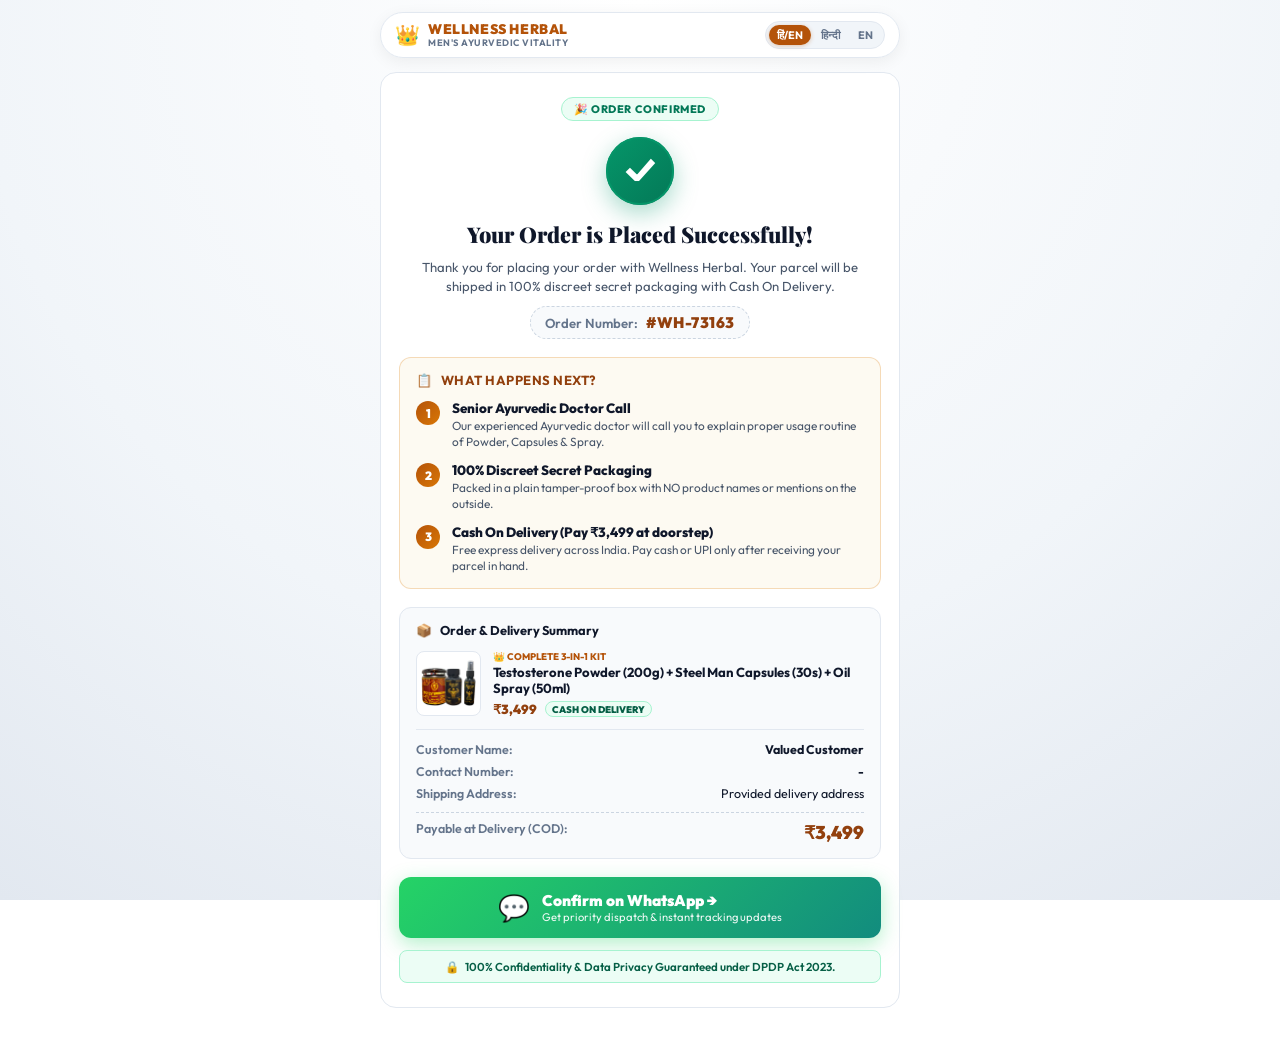
==== thankyou.html @ e062d441 "feat: add dedicated thank you confirmation page and redirect flow upon order submission" ====
<!DOCTYPE html>
<html lang="en">

<head>
  <meta charset="UTF-8">
  <meta name="viewport" content="width=device-width, initial-scale=1.0">
  <title>Order Confirmed - Wellness Herbal Men's Vitality Power Combo</title>
  <meta name="description" content="Thank you for your order with Wellness Herbal. Your 3-in-1 Men's Power Combo has been booked with 100% discreet packaging.">
  <link rel="preconnect" href="https://fonts.googleapis.com">
  <link rel="preconnect" href="https://fonts.gstatic.com" crossorigin>
  <link
    href="https://fonts.googleapis.com/css2?family=Outfit:wght@400;500;600;700;800;900&family=Playfair+Display:wght@700;800;900&family=Noto+Sans+Devanagari:wght@400;600;700;800&display=swap"
    rel="stylesheet">
  <link rel="stylesheet" href="style.css?v=5">

  <!-- Meta Pixel Code -->
  <script>
    !function(f,b,e,v,n,t,s)
    {if(f.fbq)return;n=f.fbq=function(){n.callMethod?
    n.callMethod.apply(n,arguments):n.queue.push(arguments)};
    if(!f._fbq)f._fbq=n;n.push=n;n.loaded=!0;n.version='2.0';
    n.queue=[];t=b.createElement(e);t.async=!0;
    t.src=v;s=b.getElementsByTagName(e)[0];
    s.parentNode.insertBefore(t,s)}(window, document,'script',
    'https://connect.facebook.net/en_US/fbevents.js');
    fbq('init', '1477503374244351');
    fbq('track', 'PageView');
    fbq('track', 'Purchase', {
      value: 3499,
      currency: 'INR',
      content_name: "Complete Power Combo (Testosterone Powder + Steel Man Capsules + Spray)",
      content_type: 'product'
    });
  </script>
  <noscript><img height="1" width="1" style="display:none"
    src="https://www.facebook.com/tr?id=1477503374244351&ev=PageView&noscript=1"
  /></noscript>
  <!-- End Meta Pixel Code -->
</head>

<body class="lang-dual thankyou-body">

  <div class="app-viewport-container thankyou-container">

    <!-- Brand Header with Language Switcher -->
    <header class="compact-header">
      <div class="brand-left">
        <span class="brand-icon">👑</span>
        <div class="brand-titles">
          <strong>WELLNESS HERBAL</strong>
          <small>MEN'S AYURVEDIC VITALITY</small>
        </div>
      </div>

      <!-- Language Switcher -->
      <div class="lang-switcher">
        <button class="lang-btn active" data-lang="dual" onclick="setThankYouLanguage('dual')">हिं/EN</button>
        <button class="lang-btn" data-lang="hi" onclick="setThankYouLanguage('hi')">हिन्दी</button>
        <button class="lang-btn" data-lang="en" onclick="setThankYouLanguage('en')">EN</button>
      </div>
    </header>

    <!-- Thank You Main Card -->
    <main class="thankyou-card">

      <!-- Success Animation & Badge -->
      <div class="thankyou-hero">
        <div class="celebrate-badge">🎉 ORDER CONFIRMED</div>
        <div class="ty-check-circle">
          <div class="ty-check-pulse"></div>
          <span class="ty-check-icon">✓</span>
        </div>

        <h1 class="ty-title"
          data-en="Your Order is Placed Successfully!"
          data-hi="आपका आर्डर सफलतापूर्वक बुक हो गया है!">
          Your Order is Placed Successfully!
        </h1>

        <p class="ty-subtitle"
          data-en="Thank you for placing your order with Wellness Herbal. Your parcel will be shipped in 100% discreet secret packaging with Cash On Delivery."
          data-hi="वेलनेस हर्बल पर भरोसा करने के लिए धन्यवाद। आपका पार्सल 100% गुप्त और गोपनीय पैकिंग में कैश ऑन डिलीवरी के साथ भेजा जा रहा है।">
          Thank you for placing your order with Wellness Herbal. Your parcel will be shipped in 100% discreet secret packaging with Cash On Delivery.
        </p>

        <!-- Order ID Pill -->
        <div class="ty-order-pill">
          <span class="pill-label" data-en="Order Number:" data-hi="आर्डर नंबर:">Order Number:</span>
          <strong class="pill-id" id="tyOrderId">#WH-78942</strong>
        </div>
      </div>

      <!-- What Happens Next Timeline -->
      <div class="ty-roadmap-box">
        <div class="roadmap-head">
          <span class="road-icon">📋</span>
          <strong data-en="What Happens Next?" data-hi="आगे क्या होगा? (अगले चरण)">What Happens Next?</strong>
        </div>

        <div class="road-steps">
          <div class="road-step-item">
            <div class="road-num">1</div>
            <div class="road-text">
              <strong data-en="Senior Ayurvedic Doctor Call" data-hi="वरिष्ठ डॉक्टर की फ्री सलाह कॉल">Senior Ayurvedic Doctor Call</strong>
              <p data-en="Our experienced Ayurvedic doctor will call you to explain proper usage routine of Powder, Capsules & Spray."
                data-hi="हमारे वरिष्ठ डॉक्टर कॉल पर पाउडर, कैप्सूल और स्प्रे के सही इस्तेमाल का तरीका समझाएंगे।">
                Our experienced Ayurvedic doctor will call you to explain proper usage routine of Powder, Capsules & Spray.
              </p>
            </div>
          </div>

          <div class="road-step-item">
            <div class="road-num">2</div>
            <div class="road-text">
              <strong data-en="100% Discreet Secret Packaging" data-hi="100% गुप्त और गोपनीय पैकिंग">100% Discreet Secret Packaging</strong>
              <p data-en="Packed in a plain tamper-proof box with NO product names or mentions on the outside."
                data-hi="बाहर कोई भी प्रोडक्ट नाम या विवरण नहीं होगा — पूरी प्राइवेसी और गोपनीयता के साथ डिलीवरी।">
                Packed in a plain tamper-proof box with NO product names or mentions on the outside.
              </p>
            </div>
          </div>

          <div class="road-step-item">
            <div class="road-num">3</div>
            <div class="road-text">
              <strong data-en="Cash On Delivery (Pay ₹3,499 at doorstep)" data-hi="डिलीवरी पर ₹3,499 का भुगतान">Cash On Delivery (Pay ₹3,499 at doorstep)</strong>
              <p data-en="Free express delivery across India. Pay cash or UPI only after receiving your parcel in hand."
                data-hi="पूरे भारत में फ्री डिलीवरी। पार्सल हाथ में मिलने के बाद ही नकद या UPI से पैसे दें।">
                Free express delivery across India. Pay cash or UPI only after receiving your parcel in hand.
              </p>
            </div>
          </div>
        </div>
      </div>

      <!-- Order Receipt Details Card -->
      <div class="ty-receipt-card">
        <div class="receipt-head">
          <span class="receipt-icon">📦</span>
          <strong data-en="Order & Delivery Summary" data-hi="आर्डर व डिलीवरी विवरण">Order & Delivery Summary</strong>
        </div>

        <div class="ty-product-row">
          <img src="images/power_combo_kit.png" alt="Combo Pack" class="ty-product-thumb">
          <div class="ty-prod-info">
            <span class="ty-prod-badge">👑 COMPLETE 3-IN-1 KIT</span>
            <strong class="ty-prod-name">Testosterone Powder (200g) + Steel Man Capsules (30s) + Oil Spray (50ml)</strong>
            <small class="ty-prod-price">₹3,499 <span class="ty-cod-tag">CASH ON DELIVERY</span></small>
          </div>
        </div>

        <div class="receipt-divider"></div>

        <div class="ty-details-list">
          <div class="ty-detail-row">
            <span class="ty-dt-label" data-en="Customer Name:" data-hi="ग्राहक का नाम:">Customer Name:</span>
            <strong class="ty-dt-val" id="tyName">Rahul Sharma</strong>
          </div>
          <div class="ty-detail-row">
            <span class="ty-dt-label" data-en="Contact Number:" data-hi="मोबाइल नंबर:">Contact Number:</span>
            <strong class="ty-dt-val" id="tyPhone">+91 9876543210</strong>
          </div>
          <div class="ty-detail-row">
            <span class="ty-dt-label" data-en="Shipping Address:" data-hi="डिलीवरी पता:">Shipping Address:</span>
            <span class="ty-dt-val" id="tyAddress">Connaught Place, New Delhi, PIN: 110001</span>
          </div>
          <div class="ty-detail-row ty-total-row">
            <span class="ty-dt-label" data-en="Payable at Delivery (COD):" data-hi="डिलीवरी पर देय राशि (COD):">Payable at Delivery (COD):</span>
            <strong class="ty-total-amount">₹3,499</strong>
          </div>
        </div>
      </div>

      <!-- WhatsApp Quick Confirmation Button -->
      <div class="ty-action-stack">
        <a id="tyWhatsappBtn" href="https://api.whatsapp.com/send?text=Hello" target="_blank" rel="noopener noreferrer" class="ty-whatsapp-btn">
          <span class="wa-icon">💬</span>
          <div class="wa-text-wrap">
            <strong class="wa-main" data-en="Confirm on WhatsApp →" data-hi="व्हाट्सएप पर आर्डर कन्फर्म करें →">Confirm on WhatsApp →</strong>
            <small class="wa-sub" data-en="Get priority dispatch & instant tracking updates" data-hi="फास्ट डिस्पैच और तुरंत ट्रैकिंग अपडेट पाएं">Get priority dispatch & instant tracking updates</small>
          </div>
        </a>

        <!-- Privacy & Security Assurance Note -->
        <div class="ty-security-banner">
          <span>🔒</span>
          <span data-en="100% Confidentiality & Data Privacy Guaranteed under DPDP Act 2023."
            data-hi="DPDP एक्ट 2023 के तहत आपकी गोपनीयता व डेटा 100% सुरक्षित है।">
            100% Confidentiality & Data Privacy Guaranteed under DPDP Act 2023.
          </span>
        </div>
      </div>

    </main>

  </div>

  <script>
    // Language Switcher for Thank You Page
    function setThankYouLanguage(lang) {
      document.body.classList.remove('lang-dual', 'lang-hi', 'lang-en');
      document.body.classList.add('lang-' + lang);
      document.querySelectorAll('.lang-btn').forEach(b => {
        b.classList.toggle('active', b.getAttribute('data-lang') === lang);
      });
    }

    // Populate order details from sessionStorage or URL query params
    document.addEventListener('DOMContentLoaded', () => {
      let order = null;
      try {
        const stored = sessionStorage.getItem('wellnessHerbalOrder');
        if (stored) order = JSON.parse(stored);
      } catch (e) {}

      const urlParams = new URLSearchParams(window.location.search);
      const orderId = (order && order.orderId) ? order.orderId : (urlParams.get('id') ? '#' + urlParams.get('id') : '#WH-' + Math.floor(10000 + Math.random() * 90000));
      const name = (order && order.name) ? order.name : (urlParams.get('name') || 'Valued Customer');
      const phone = (order && order.phone) ? order.phone : (urlParams.get('phone') || '');
      const address = (order && order.address) ? (order.address + (order.pincode ? ', PIN: ' + order.pincode : '')) : (urlParams.get('address') || 'Provided delivery address');

      const idEl = document.getElementById('tyOrderId');
      const nameEl = document.getElementById('tyName');
      const phoneEl = document.getElementById('tyPhone');
      const addressEl = document.getElementById('tyAddress');
      const waBtn = document.getElementById('tyWhatsappBtn');

      if (idEl) idEl.textContent = orderId;
      if (nameEl) nameEl.textContent = name;
      if (phoneEl) phoneEl.textContent = phone ? (phone.startsWith('+91') ? phone : '+91 ' + phone) : '-';
      if (addressEl) addressEl.textContent = address;

      const waMessage = encodeURIComponent(
        `Hello Wellness Herbal, I have placed my order for Complete 3-in-1 Men's Power Combo!\n\n` +
        `*Order ID:* ${orderId}\n` +
        `*Name:* ${name}\n` +
        `*Phone:* ${phone}\n` +
        `*Address:* ${address}\n` +
        `*Amount:* ₹3,499 (Cash On Delivery)\n\n` +
        `Please confirm my dispatch in 100% secret packaging. Thank you!`
      );

      if (waBtn) {
        waBtn.href = `https://api.whatsapp.com/send?text=${waMessage}`;
      }
    });
  </script>
</body>

</html>
---- style.css ----
/* ==========================================================
   WELLNESS HERBAL - MEN'S AYURVEDIC VITALITY & PERFORMANCE
   PREMIUM LIGHT LUXURY GOLD & HERBAL THEME (COMBO KIT ONLY)
   ========================================================== */

:root {
  /* Royal Gold & Amber Accents */
  --gold-primary: #d97706;
  --gold-dark: #b45309;
  --gold-deep: #92400e;
  --gold-light: #fef3c7;
  --gold-border: rgba(217, 119, 6, 0.35);

  /* Light Theme Surfaces */
  --bg-page: #f4f6f9;
  --bg-gradient: radial-gradient(circle at 50% 0%, #ffffff 0%, #f1f5f9 60%, #e2e8f0 100%);
  --bg-card: #ffffff;
  --bg-card-subtle: #f8fafc;
  --bg-input: #ffffff;
  --border-light: #e2e8f0;
  --border-card: #cbd5e1;
  --border-focus: #d97706;

  /* Herbal Green Accents */
  --ayur-green: #059669;
  --ayur-green-dark: #064e3b;
  --ayur-green-bg: #ecfdf5;
  --ayur-green-border: #a7f3d0;

  /* Royal Maroon / Burgundy Accent */
  --royal-maroon: #881337;
  --royal-maroon-bg: #fff1f2;

  /* High Contrast Dark Typography */
  --text-pure: #0f172a;
  --text-main: #1e293b;
  --text-muted: #64748b;
  --text-light: #94a3b8;
  --text-gold: #b45309;

  /* Fonts */
  --font-heading: 'Playfair Display', Georgia, serif;
  --font-body: 'Outfit', -apple-system, BlinkMacSystemFont, 'Segoe UI', Roboto, sans-serif;
  --font-hindi: 'Noto Sans Devanagari', 'Outfit', sans-serif;

  /* Geometry & Animations */
  --radius-sm: 8px;
  --radius-md: 12px;
  --radius-lg: 16px;
  --radius-xl: 20px;
  --radius-full: 9999px;
  --transition: all 0.22s cubic-bezier(0.4, 0, 0.2, 1);
  --shadow-sm: 0 1px 3px rgba(0, 0, 0, 0.06);
  --shadow-md: 0 4px 14px rgba(0, 0, 0, 0.08);
  --shadow-lg: 0 10px 30px rgba(0, 0, 0, 0.08);
}

* {
  margin: 0;
  padding: 0;
  box-sizing: border-box;
}

html {
  scroll-behavior: smooth;
}

body {
  font-family: var(--font-body);
  background: var(--bg-gradient);
  background-attachment: fixed;
  color: var(--text-main);
  min-height: 100vh;
  overflow-y: auto;
  overflow-x: hidden;
  display: flex;
  justify-content: center;
  align-items: flex-start;
  padding: 12px 10px 48px;
  -webkit-font-smoothing: antialiased;
}

/* Language Filter Rules */
body.lang-en [data-hi] { display: none !important; }
body.lang-hi [data-en] { display: none !important; }
body.lang-dual .label-en { display: inline; }
body.lang-dual .label-hi { display: inline; color: var(--gold-dark); font-size: 0.85em; font-family: var(--font-hindi); }

.app-viewport-container {
  width: 100%;
  max-width: 520px;
  margin: 0 auto;
  display: flex;
  flex-direction: column;
  gap: 14px;
}

/* ==========================================================
   COMPACT HEADER WITH 2-MIN TIMER & LANGUAGE TOGGLE
   ========================================================== */
.compact-header {
  display: flex;
  justify-content: space-between;
  align-items: center;
  background: rgba(255, 255, 255, 0.96);
  backdrop-filter: blur(10px);
  padding: 8px 14px;
  border-radius: var(--radius-full);
  border: 1px solid var(--border-light);
  box-shadow: 0 4px 16px rgba(0, 0, 0, 0.06);
  position: sticky;
  top: 6px;
  z-index: 50;
}

.brand-left {
  display: flex;
  align-items: center;
  gap: 8px;
}

.brand-icon {
  font-size: 1.25rem;
}

.brand-titles strong {
  display: block;
  font-size: 0.86rem;
  font-weight: 900;
  letter-spacing: 0.6px;
  color: var(--gold-dark);
  line-height: 1.1;
  text-transform: uppercase;
}

.brand-titles small {
  display: block;
  font-size: 0.58rem;
  font-weight: 700;
  color: var(--text-muted);
  letter-spacing: 0.5px;
}

.compact-timer-badge {
  display: flex;
  align-items: center;
  gap: 4px;
  background: linear-gradient(135deg, #b91c1c 0%, #c2410c 100%);
  color: #ffffff;
  padding: 4px 10px;
  border-radius: var(--radius-full);
  font-size: 0.72rem;
  box-shadow: 0 2px 8px rgba(185, 28, 28, 0.25);
}

.compact-timer-badge strong {
  color: #fef08a;
  font-family: monospace;
  font-size: 0.88rem;
  letter-spacing: 1px;
}

.lang-switcher {
  display: flex;
  gap: 2px;
  background: #f1f5f9;
  padding: 3px;
  border-radius: var(--radius-full);
  border: 1px solid var(--border-light);
}

.lang-btn {
  background: transparent;
  border: none;
  font-family: inherit;
  font-size: 0.68rem;
  font-weight: 700;
  color: var(--text-muted);
  padding: 3px 8px;
  border-radius: var(--radius-full);
  cursor: pointer;
  transition: var(--transition);
}

.lang-btn.active {
  background: var(--gold-dark);
  color: #ffffff;
  box-shadow: 0 1px 4px rgba(180, 83, 9, 0.3);
}

/* ==========================================================
   MAIN ORDER FORM CARD
   ========================================================== */
.single-frame-card {
  background: var(--bg-card);
  border-radius: var(--radius-xl);
  border: 1.5px solid rgba(217, 119, 6, 0.3);
  box-shadow: var(--shadow-lg);
  overflow: hidden;
  position: relative;
}

/* 1. DOCTOR GUIDANCE & PRIVACY BANNER */
.doctor-contact-banner {
  background: linear-gradient(180deg, #f0fdf4 0%, #ecfdf5 100%);
  padding: 10px 14px;
  border-bottom: 1px solid var(--ayur-green-border);
  text-align: center;
  display: flex;
  flex-direction: column;
  gap: 3px;
}

.doctor-line {
  display: flex;
  align-items: center;
  justify-content: center;
  gap: 6px;
  color: #065f46;
  font-size: 0.84rem;
  font-weight: 800;
}

.privacy-line {
  display: flex;
  align-items: center;
  justify-content: center;
  gap: 5px;
  color: #047857;
  font-size: 0.72rem;
  font-weight: 600;
}

/* 2. THREE KEY REFERENCE PILLS */
.ref-pills-row {
  display: flex;
  justify-content: center;
  gap: 8px;
  padding: 9px 12px;
  background: #ffffff;
  border-bottom: 1px solid var(--border-light);
  flex-wrap: wrap;
}

.ref-pill {
  display: inline-flex;
  align-items: center;
  gap: 5px;
  padding: 4px 11px;
  border-radius: var(--radius-full);
  font-size: 0.72rem;
  font-weight: 700;
}

.pill-ayurvedic {
  background: #ecfdf5;
  color: #065f46;
  border: 1px solid #a7f3d0;
}

.pill-safety {
  background: #fef3c7;
  color: #92400e;
  border: 1px solid #fde68a;
}

.pill-cod {
  background: #eff6ff;
  color: #1e40af;
  border: 1px solid #bfdbfe;
}

/* ==========================================================
   ACTIVE COMBO SHOWCASE & PULSING PRICE
   ========================================================== */
.product-price-compact-bar {
  display: flex;
  align-items: center;
  gap: 14px;
  padding: 14px;
  background: #ffffff;
  border-bottom: 1px solid var(--border-light);
}

.combo-hero-thumb {
  width: 116px;
  height: 102px;
  background: radial-gradient(circle, #f8fafc 0%, #eef2f6 80%);
  border-radius: var(--radius-md);
  border: 1.5px solid rgba(217, 119, 6, 0.35);
  display: flex;
  flex-direction: column;
  align-items: center;
  justify-content: center;
  position: relative;
  flex-shrink: 0;
  padding: 4px;
  box-shadow: inset 0 0 10px rgba(0, 0, 0, 0.03);
}

.thumb-img-combo {
  max-width: 100%;
  max-height: 86px;
  object-fit: contain;
  filter: drop-shadow(0 2px 5px rgba(0, 0, 0, 0.15));
  transition: opacity 0.2s ease, transform 0.2s ease;
}

.active-tag-pill {
  position: absolute;
  bottom: -7px;
  background: linear-gradient(135deg, #b45309 0%, #d97706 100%);
  color: #ffffff;
  font-size: 0.54rem;
  font-weight: 900;
  padding: 2px 7px;
  border-radius: var(--radius-full);
  white-space: nowrap;
  letter-spacing: 0.4px;
  box-shadow: 0 2px 6px rgba(180, 83, 9, 0.25);
}

.product-mini-info {
  flex: 1;
  display: flex;
  flex-direction: column;
  gap: 5px;
}

.combo-headline-badge {
  display: inline-block;
  font-size: 0.62rem;
  font-weight: 900;
  color: #b45309;
  background: #fef3c7;
  padding: 2px 7px;
  border-radius: var(--radius-full);
  letter-spacing: 0.5px;
  margin-bottom: 2px;
  border: 1px solid #fde68a;
}

.product-title-row {
  display: flex;
  justify-content: space-between;
  align-items: flex-start;
  gap: 6px;
}

.product-name {
  font-size: 0.98rem;
  font-weight: 900;
  color: var(--text-pure);
  line-height: 1.25;
}

.product-usp-badges {
  display: flex;
  gap: 5px;
  flex-wrap: wrap;
}

.usp-badge {
  font-size: 0.64rem;
  font-weight: 700;
  background: #f1f5f9;
  color: #334155;
  padding: 2px 6px;
  border-radius: var(--radius-sm);
  border: 1px solid #e2e8f0;
}

/* Pulsing Zoom-in Zoom-out Price Box */
.price-action-row {
  display: flex;
  align-items: center;
  gap: 10px;
  margin-top: 2px;
}

.price-wrapper {
  display: flex;
  align-items: baseline;
  gap: 6px;
}

.mrp-old {
  font-size: 0.85rem;
  color: #94a3b8;
  text-decoration: line-through;
}

.price-pulse-target {
  display: inline-flex;
  align-items: baseline;
  animation: pulseZoomLight 2s ease-in-out infinite;
  transform-origin: left center;
}

@keyframes pulseZoomLight {
  0% { transform: scale(1); filter: drop-shadow(0 0 1px rgba(217, 119, 6, 0.3)); }
  50% { transform: scale(1.08); filter: drop-shadow(0 0 6px rgba(217, 119, 6, 0.6)); }
  100% { transform: scale(1); filter: drop-shadow(0 0 1px rgba(217, 119, 6, 0.3)); }
}

.curr-sign {
  font-size: 1.1rem;
  font-weight: 900;
  color: var(--gold-deep);
}

.price-val {
  font-size: 1.45rem;
  font-weight: 900;
  color: var(--gold-deep);
  letter-spacing: -0.5px;
}

.save-tag-badge {
  background: linear-gradient(135deg, #059669 0%, #047857 100%);
  color: #ffffff;
  font-size: 0.68rem;
  font-weight: 800;
  padding: 3px 8px;
  border-radius: var(--radius-full);
  box-shadow: 0 2px 8px rgba(5, 150, 105, 0.25);
}

/* ==========================================================
   QUICK 3-ITEM PREVIEW STRIP
   ========================================================== */
.combo-items-preview-strip {
  display: flex;
  align-items: center;
  gap: 8px;
  padding: 8px 14px;
  background: #fdfaf2;
  border-bottom: 1px dashed rgba(217, 119, 6, 0.35);
  overflow-x: auto;
  -webkit-overflow-scrolling: touch;
}

.preview-strip-label {
  font-size: 0.65rem;
  font-weight: 800;
  color: var(--gold-deep);
  white-space: nowrap;
  text-transform: uppercase;
  letter-spacing: 0.4px;
}

.item-chips-scroll {
  display: flex;
  align-items: center;
  gap: 6px;
  flex: 1;
}

.preview-item-chip {
  display: inline-flex;
  align-items: center;
  gap: 5px;
  background: #ffffff;
  border: 1px solid #e2e8f0;
  border-radius: var(--radius-full);
  padding: 3px 8px 3px 4px;
  font-size: 0.68rem;
  font-weight: 700;
  color: #334155;
  cursor: pointer;
  white-space: nowrap;
  transition: all 0.2s ease;
  outline: none;
}

.preview-item-chip .chip-img {
  width: 20px;
  height: 20px;
  object-fit: contain;
  border-radius: 50%;
  background: #f8fafc;
}

.preview-item-chip:hover {
  border-color: var(--gold-primary);
  background: #fffbeb;
}

.preview-item-chip.active {
  background: #fef3c7;
  border-color: #d97706;
  color: #92400e;
  box-shadow: 0 1px 4px rgba(217, 119, 6, 0.2);
}

/* ==========================================================
   COMBO USAGE GUIDE (SEPARATE USAGE EXPLANATION)
   ========================================================== */
.combo-usage-box {
  background: #f8fafc;
  border-bottom: 1px solid var(--border-light);
  padding: 12px 14px;
}

.usage-title-strip {
  display: flex;
  align-items: center;
  gap: 6px;
  font-size: 0.74rem;
  font-weight: 900;
  color: var(--gold-dark);
  letter-spacing: 0.5px;
  margin-bottom: 9px;
  text-transform: uppercase;
}

.usage-steps-grid {
  display: flex;
  flex-direction: column;
  gap: 8px;
}

.usage-step-card {
  display: flex;
  align-items: center;
  gap: 10px;
  background: #ffffff;
  border: 1px solid var(--border-light);
  border-radius: var(--radius-md);
  padding: 8px 10px;
  box-shadow: var(--shadow-sm);
  transition: transform 0.2s ease, border-color 0.2s ease, box-shadow 0.2s ease;
  cursor: pointer;
}

.usage-step-card:hover {
  transform: translateY(-1px);
  border-color: rgba(217, 119, 6, 0.4);
  box-shadow: 0 3px 8px rgba(0, 0, 0, 0.05);
}

.step-num-pill {
  width: 22px;
  height: 22px;
  border-radius: 50%;
  background: linear-gradient(135deg, #b45309 0%, #d97706 100%);
  color: #ffffff;
  font-size: 0.72rem;
  font-weight: 900;
  display: flex;
  align-items: center;
  justify-content: center;
  flex-shrink: 0;
}

.step-thumb-wrap {
  width: 38px;
  height: 38px;
  background: radial-gradient(circle, #ffffff 0%, #f1f5f9 100%);
  border: 1px solid #e2e8f0;
  border-radius: var(--radius-sm);
  display: flex;
  align-items: center;
  justify-content: center;
  flex-shrink: 0;
  padding: 2px;
}

.step-mini-thumb {
  max-width: 100%;
  max-height: 100%;
  object-fit: contain;
  filter: drop-shadow(0 1px 3px rgba(0, 0, 0, 0.12));
}

.step-content {
  flex: 1;
  display: flex;
  flex-direction: column;
  gap: 2px;
}

.step-prod-title {
  font-size: 0.8rem;
  font-weight: 800;
  color: var(--text-pure);
}

.step-desc {
  font-size: 0.72rem;
  color: #475569;
  line-height: 1.35;
}

.usage-note {
  font-size: 0.68rem;
  color: #92400e;
  background: #fef3c7;
  border: 1px solid #fde68a;
  border-radius: var(--radius-sm);
  padding: 6px 10px;
  margin-top: 9px;
  font-weight: 600;
  line-height: 1.3;
}

/* ==========================================================
   POINTER BAR WITH BOUNCING ARROW
   ========================================================== */
.compact-pointer-bar {
  display: flex;
  align-items: center;
  justify-content: center;
  gap: 8px;
  background: #f8fafc;
  padding: 8px 12px;
  border-bottom: 1px solid var(--border-light);
  color: var(--gold-deep);
  font-size: 0.74rem;
  font-weight: 700;
  text-align: center;
}

.bouncing-arrow-dot {
  font-size: 0.95rem;
  font-weight: 900;
  animation: bounceDown 1.5s infinite;
}

@keyframes bounceDown {
  0%, 20%, 50%, 80%, 100% { transform: translateY(0); }
  40% { transform: translateY(4px); }
  60% { transform: translateY(2px); }
}

/* ==========================================================
   FORM INPUT CELLS & VALIDATION
   ========================================================== */
.compact-form {
  padding: 14px;
  display: flex;
  flex-direction: column;
  gap: 11px;
  background: #ffffff;
  border-bottom: 2px solid var(--border-light);
}

.form-grid-row {
  display: grid;
  grid-template-columns: 1fr 1fr;
  gap: 10px;
}

.input-cell {
  display: flex;
  flex-direction: column;
  gap: 4px;
  position: relative;
}

.input-cell label {
  font-size: 0.74rem;
  font-weight: 700;
  color: #334155;
  display: flex;
  align-items: center;
  gap: 2px;
}

.req {
  color: #dc2626;
  font-weight: 900;
}

.field-box {
  display: flex;
  align-items: center;
  background: #f8fafc;
  border: 1.5px solid var(--border-card);
  border-radius: var(--radius-sm);
  padding: 0 9px;
  height: 42px;
  transition: var(--transition);
}

.field-box:focus-within {
  border-color: var(--gold-primary);
  box-shadow: 0 0 0 3px rgba(217, 119, 6, 0.15);
  background: #ffffff;
}

.input-icon {
  font-size: 0.9rem;
  margin-right: 6px;
  opacity: 0.75;
}

.ind-prefix {
  font-size: 0.74rem;
  font-weight: 800;
  color: var(--gold-deep);
  margin-right: 6px;
  white-space: nowrap;
}

.field-box input {
  flex: 1;
  background: transparent;
  border: none;
  outline: none;
  color: var(--text-pure);
  font-family: inherit;
  font-size: 0.84rem;
  font-weight: 600;
  width: 100%;
}

.field-box input::placeholder {
  color: #94a3b8;
  font-weight: 400;
}

.valid-mark {
  color: #059669;
  font-size: 0.85rem;
  font-weight: 900;
  display: none;
}

.input-cell.valid .valid-mark {
  display: inline;
}

.input-cell.valid .field-box {
  border-color: #059669;
}

.input-cell.has-error .field-box {
  border-color: #dc2626;
  box-shadow: 0 0 0 3px rgba(220, 38, 38, 0.12);
}

.error-msg {
  font-size: 0.65rem;
  color: #dc2626;
  display: none;
  margin-top: 1px;
}

.input-cell.has-error .error-msg {
  display: block;
}

/* COD Status Strip */
.cod-status-strip {
  display: flex;
  justify-content: space-between;
  align-items: center;
  background: #ecfdf5;
  border: 1px solid #a7f3d0;
  padding: 8px 11px;
  border-radius: var(--radius-sm);
  font-size: 0.73rem;
}

.cod-left {
  display: flex;
  align-items: center;
  gap: 6px;
  color: #065f46;
}

.cod-bullet {
  background: #059669;
  color: #ffffff;
  width: 15px;
  height: 15px;
  border-radius: 50%;
  display: inline-flex;
  align-items: center;
  justify-content: center;
  font-size: 0.62rem;
  font-weight: 900;
}

.all-india-tag {
  color: #92400e;
  font-weight: 700;
  font-size: 0.68rem;
}

/* ==========================================================
   SIMPLE PRIVACY & ORDER TRACKING OPT-IN BOX
   ========================================================== */
.dpdp-optin-box {
  background: #f8fafc;
  border: 1px solid #e2e8f0;
  border-radius: var(--radius-sm);
  padding: 8px 10px;
  transition: all 0.2s ease;
  position: relative;
}

.dpdp-optin-box:hover {
  background: #f1f5f9;
  border-color: #cbd5e1;
}

.dpdp-optin-box.checked {
  background: #f0fdf4;
  border-color: #86efac;
}

.dpdp-optin-box.has-error {
  background: #fff5f5;
  border-color: #dc2626;
  box-shadow: 0 0 0 3px rgba(220, 38, 38, 0.12);
  animation: dpdpShake 0.4s ease;
}

@keyframes dpdpShake {
  0%, 100% { transform: translateX(0); }
  20%, 60% { transform: translateX(-4px); }
  40%, 80% { transform: translateX(4px); }
}

.dpdp-label {
  display: flex;
  align-items: center;
  gap: 8px;
  cursor: pointer;
  user-select: none;
}

.dpdp-checkbox {
  position: absolute;
  opacity: 0;
  width: 0;
  height: 0;
}

.dpdp-custom-check {
  width: 17px;
  height: 17px;
  min-width: 17px;
  background: #ffffff;
  border: 1.5px solid #94a3b8;
  border-radius: 4px;
  display: flex;
  align-items: center;
  justify-content: center;
  transition: all 0.2s ease;
  position: relative;
  flex-shrink: 0;
}

.dpdp-label:hover .dpdp-custom-check {
  border-color: var(--gold-primary);
}

.dpdp-checkbox:focus-visible + .dpdp-custom-check {
  box-shadow: 0 0 0 3px rgba(217, 119, 6, 0.25);
  border-color: var(--gold-primary);
}

.dpdp-checkbox:checked + .dpdp-custom-check {
  background: #059669;
  border-color: #059669;
}

.dpdp-checkbox:checked + .dpdp-custom-check::after {
  content: '';
  width: 4px;
  height: 8px;
  border: solid #ffffff;
  border-width: 0 2px 2px 0;
  transform: rotate(45deg);
  position: absolute;
  top: 1.5px;
}

.dpdp-text-content {
  display: flex;
  flex: 1;
}

.dpdp-terms {
  font-size: 0.72rem;
  line-height: 1.35;
  color: #334155;
  font-weight: 600;
}

.dpdp-tick-alert {
  display: none;
  font-size: 0.72rem;
  font-weight: 800;
  color: #dc2626;
  margin-top: 6px;
  padding-top: 6px;
  border-top: 1px dashed rgba(220, 38, 38, 0.4);
}

.dpdp-optin-box.has-error .dpdp-tick-alert {
  display: block;
}

/* ==========================================================
   PULSING HIGH CONVERSION ORDER BUTTON
   ========================================================== */
.compact-order-btn {
  position: relative;
  overflow: hidden;
  width: 100%;
  border: none;
  border-radius: var(--radius-md);
  background: linear-gradient(135deg, #059669 0%, #047857 50%, #064e3b 100%);
  color: #ffffff;
  padding: 13px 14px;
  cursor: pointer;
  box-shadow: 0 6px 20px rgba(5, 150, 105, 0.35);
  transition: all 0.3s ease;
  margin-top: 2px;
}

.compact-order-btn:hover:not(.btn-disabled) {
  transform: translateY(-2px);
  box-shadow: 0 8px 24px rgba(5, 150, 105, 0.45);
}

.compact-order-btn:active:not(.btn-disabled) {
  transform: translateY(1px);
}

/* Inactive/Disabled state: PURE BLACK button until all fields and tick are complete */
.compact-order-btn.btn-disabled {
  background: #111111 !important;
  background-image: none !important;
  color: #888888 !important;
  border: 1px solid #222222 !important;
  cursor: pointer !important;
  box-shadow: 0 4px 10px rgba(0, 0, 0, 0.2) !important;
  transform: none !important;
  opacity: 0.95 !important;
  pointer-events: auto !important;
}

.compact-order-btn.btn-disabled .btn-shine-bar {
  display: none !important;
}

.compact-order-btn.btn-disabled .btn-main-title {
  color: #d1d5db !important;
  text-shadow: none !important;
}

.compact-order-btn.btn-disabled .btn-sub-detail {
  color: #71717a !important;
}

.compact-order-btn.btn-disabled .btn-sub-detail strong {
  color: #e4e4e7 !important;
}

.compact-order-btn.shake {
  animation: btnShake 0.4s ease;
}

@keyframes btnShake {
  0%, 100% { transform: translateX(0); }
  20%, 60% { transform: translateX(-5px); }
  40%, 80% { transform: translateX(5px); }
}

.btn-shine-bar {
  position: absolute;
  top: 0;
  left: -100%;
  width: 60%;
  height: 100%;
  background: linear-gradient(90deg, transparent, rgba(255, 255, 255, 0.35), transparent);
  animation: shineSweep 3s infinite;
}

@keyframes shineSweep {
  0% { left: -100%; }
  30%, 100% { left: 140%; }
}

.btn-inner-content {
  position: relative;
  z-index: 2;
  display: flex;
  flex-direction: column;
  align-items: center;
  gap: 3px;
}

.btn-main-title {
  font-size: 1rem;
  font-weight: 900;
  letter-spacing: 0.6px;
  text-shadow: 0 1px 2px rgba(0, 0, 0, 0.2);
}

.btn-sub-detail {
  font-size: 0.72rem;
  color: #d1fae5;
  font-weight: 600;
}

.btn-sub-detail strong {
  color: #fef08a;
  font-size: 0.88rem;
}

/* ==========================================================
   INGREDIENTS SECTION
   ========================================================== */
.ingredients-section {
  background: #ffffff;
  border: 1px solid var(--border-light);
  border-radius: var(--radius-lg);
  padding: 16px 14px;
  box-shadow: var(--shadow-sm);
}

.ingredients-title {
  text-align: center;
  margin-bottom: 12px;
}

.ing-badge {
  display: inline-block;
  font-size: 0.62rem;
  font-weight: 900;
  background: #fef3c7;
  color: #92400e;
  border: 1px solid #fde68a;
  padding: 2px 8px;
  border-radius: var(--radius-full);
  margin-bottom: 4px;
  letter-spacing: 0.5px;
}

.ingredients-title h3 {
  font-size: 0.95rem;
  font-weight: 800;
  color: var(--text-pure);
}

.ingredients-grid {
  display: grid;
  grid-template-columns: repeat(4, 1fr);
  gap: 8px;
}

.ing-item {
  background: #f8fafc;
  border: 1px solid var(--border-light);
  border-radius: var(--radius-sm);
  padding: 10px 4px;
  display: flex;
  flex-direction: column;
  align-items: center;
  text-align: center;
  gap: 3px;
  transition: var(--transition);
}

.ing-item:hover {
  border-color: var(--gold-primary);
  background: #fffdf7;
  transform: translateY(-2px);
}

.ing-icon {
  font-size: 1.3rem;
}

.ing-item strong {
  font-size: 0.72rem;
  color: var(--gold-deep);
  font-weight: 800;
}

.ing-item small {
  font-size: 0.58rem;
  color: var(--text-muted);
  line-height: 1.1;
}

/* ==========================================================
   CUSTOMER LIFESTYLE & REVIEWS SECTION
   ========================================================== */
.customer-proof-section {
  display: flex;
  flex-direction: column;
  gap: 14px;
}

.lifestyle-photo-card {
  background: #ffffff;
  border: 1px solid var(--border-light);
  border-radius: var(--radius-lg);
  overflow: hidden;
  box-shadow: var(--shadow-md);
}

.photo-img-wrap {
  position: relative;
  width: 100%;
  aspect-ratio: 1 / 1;
  max-height: 400px;
  overflow: hidden;
}

.lifestyle-img {
  width: 100%;
  height: 100%;
  object-fit: cover;
  object-position: center top;
}

.verified-photo-badge {
  position: absolute;
  top: 12px;
  left: 12px;
  background: rgba(5, 150, 105, 0.94);
  backdrop-filter: blur(4px);
  color: #ffffff;
  font-size: 0.72rem;
  font-weight: 800;
  padding: 4px 10px;
  border-radius: var(--radius-full);
  box-shadow: 0 2px 8px rgba(0, 0, 0, 0.2);
}

.lifestyle-caption {
  padding: 12px 14px;
  background: #f8fafc;
  border-top: 1px solid var(--border-light);
  display: flex;
  flex-direction: column;
  gap: 3px;
}

.lifestyle-caption strong {
  color: var(--gold-deep);
  font-size: 0.88rem;
  font-style: italic;
}

.lifestyle-caption span {
  font-size: 0.72rem;
  color: var(--text-muted);
}

/* Reviews Header */
.reviews-header-bar {
  display: flex;
  justify-content: space-between;
  align-items: center;
  background: #ffffff;
  border: 1px solid var(--border-light);
  border-radius: var(--radius-md);
  padding: 10px 14px;
  box-shadow: var(--shadow-sm);
}

.reviews-title-wrap {
  display: flex;
  flex-direction: column;
  gap: 1px;
}

.reviews-title-tag {
  font-size: 0.8rem;
  font-weight: 900;
  color: var(--gold-deep);
  letter-spacing: 0.5px;
}

.reviews-subtitle {
  font-size: 0.65rem;
  color: var(--text-muted);
}

.rating-overall {
  text-align: right;
  display: flex;
  flex-direction: column;
  align-items: flex-end;
}

.rating-score {
  font-size: 1.1rem;
  font-weight: 900;
  color: var(--gold-deep);
  line-height: 1;
}

.stars-gold {
  color: #f59e0b;
  letter-spacing: 2px;
  font-size: 0.85rem;
}

.total-reviews {
  font-size: 0.62rem;
  color: var(--text-muted);
}

/* Reviews Cards List */
.reviews-cards-list {
  display: flex;
  flex-direction: column;
  gap: 10px;
}

.single-review-card {
  background: #ffffff;
  border: 1px solid var(--border-light);
  border-radius: var(--radius-md);
  padding: 13px;
  display: flex;
  flex-direction: column;
  gap: 7px;
  box-shadow: var(--shadow-sm);
  transition: var(--transition);
}

.single-review-card:hover {
  border-color: rgba(217, 119, 6, 0.4);
  transform: translateY(-1px);
}

.single-review-card.highlight-review {
  border-color: var(--gold-primary);
  background: linear-gradient(135deg, #fffdf8 0%, #ffffff 100%);
  box-shadow: 0 4px 16px rgba(217, 119, 6, 0.1);
}

.review-top {
  display: flex;
  justify-content: space-between;
  align-items: center;
}

.reviewer-badge-info {
  display: flex;
  align-items: center;
  gap: 8px;
}

.avatar-circle {
  width: 32px;
  height: 32px;
  border-radius: 50%;
  background: linear-gradient(135deg, #b45309 0%, #d97706 100%);
  color: #ffffff;
  font-size: 0.74rem;
  font-weight: 900;
  display: flex;
  align-items: center;
  justify-content: center;
}

.reviewer-name {
  font-size: 0.85rem;
  color: var(--text-pure);
  display: block;
}

.reviewer-city {
  font-size: 0.68rem;
  color: var(--text-muted);
  display: block;
}

.verified-purchase-pill {
  font-size: 0.64rem;
  font-weight: 800;
  color: #065f46;
  background: #ecfdf5;
  border: 1px solid #a7f3d0;
  padding: 2px 7px;
  border-radius: var(--radius-full);
}

.review-comment {
  font-size: 0.78rem;
  line-height: 1.5;
  color: #334155;
}

.review-footer-info {
  display: flex;
  justify-content: space-between;
  align-items: center;
  font-size: 0.64rem;
  color: var(--text-muted);
  border-top: 1px dashed var(--border-light);
  padding-top: 5px;
}

.review-product-tag {
  color: var(--gold-deep);
  font-weight: 700;
}

/* Quick Bottom Order Button */
.bottom-order-trigger {
  margin-top: 4px;
}

.scroll-up-order-btn {
  width: 100%;
  background: linear-gradient(135deg, #d97706 0%, #b45309 100%);
  color: #ffffff;
  border: none;
  border-radius: var(--radius-md);
  padding: 13px 14px;
  font-size: 0.88rem;
  font-weight: 900;
  cursor: pointer;
  letter-spacing: 0.5px;
  box-shadow: 0 4px 16px rgba(180, 83, 9, 0.3);
  transition: var(--transition);
}

.scroll-up-order-btn:hover {
  filter: brightness(1.08);
  transform: translateY(-2px);
}

/* Footer */
.app-footer {
  text-align: center;
  font-size: 0.68rem;
  color: var(--text-muted);
  padding: 12px 6px;
}

/* ==========================================================
   ORDER SUCCESS / THANK YOU MODAL POPUP
   ========================================================== */
.success-modal-overlay {
  position: fixed;
  inset: 0;
  background: rgba(15, 23, 42, 0.7);
  backdrop-filter: blur(6px);
  display: none;
  align-items: center;
  justify-content: center;
  padding: 16px;
  z-index: 999;
}

.success-modal-overlay.active {
  display: flex;
  animation: fadeIn 0.3s ease;
}

@keyframes fadeIn {
  from { opacity: 0; }
  to { opacity: 1; }
}

.success-dialog-card {
  background: #ffffff;
  border: 1.5px solid var(--gold-primary);
  border-radius: var(--radius-lg);
  width: 100%;
  max-width: 440px;
  padding: 24px 20px;
  position: relative;
  text-align: center;
  box-shadow: 0 20px 45px rgba(0, 0, 0, 0.2);
  animation: scaleIn 0.3s ease;
}

@keyframes scaleIn {
  from { transform: scale(0.9); opacity: 0; }
  to { transform: scale(1); opacity: 1; }
}

.modal-close {
  position: absolute;
  top: 12px;
  right: 14px;
  background: transparent;
  border: none;
  font-size: 1.2rem;
  color: var(--text-muted);
  cursor: pointer;
}

.success-check-badge {
  position: relative;
  width: 60px;
  height: 60px;
  background: linear-gradient(135deg, #059669 0%, #047857 100%);
  border-radius: 50%;
  margin: 0 auto 12px;
  display: flex;
  align-items: center;
  justify-content: center;
  box-shadow: 0 4px 16px rgba(5, 150, 105, 0.3);
}

.check-symbol {
  font-size: 2rem;
  color: #ffffff;
  font-weight: 900;
}

.check-ring-pulse {
  position: absolute;
  inset: -6px;
  border: 2px solid #059669;
  border-radius: 50%;
  animation: ripple 1.8s infinite;
}

@keyframes ripple {
  0% { transform: scale(0.9); opacity: 1; }
  100% { transform: scale(1.3); opacity: 0; }
}

.modal-h3 {
  font-size: 1.25rem;
  font-weight: 900;
  color: var(--gold-deep);
  margin-bottom: 6px;
}

.modal-desc {
  font-size: 0.78rem;
  color: var(--text-muted);
  line-height: 1.4;
  margin-bottom: 14px;
}

.modal-receipt {
  background: #f8fafc;
  border: 1px solid var(--border-light);
  border-radius: var(--radius-md);
  padding: 12px;
  text-align: left;
  display: flex;
  flex-direction: column;
  gap: 7px;
  font-size: 0.76rem;
  margin-bottom: 14px;
}

.rec-line {
  display: flex;
  justify-content: space-between;
  align-items: flex-start;
  gap: 8px;
}

.rec-label {
  color: var(--text-muted);
  flex-shrink: 0;
}

.rec-id-val {
  color: var(--gold-deep);
}

.rec-prod-name {
  color: var(--text-pure);
  text-align: right;
}

.rec-total {
  border-top: 1px dashed var(--border-light);
  padding-top: 7px;
  font-weight: 800;
}

.rec-amount {
  color: #059669;
  font-size: 0.92rem;
}

.team-contact-notice {
  font-size: 0.72rem;
  color: #065f46;
  background: #ecfdf5;
  border: 1px solid #a7f3d0;
  padding: 7px 10px;
  border-radius: var(--radius-sm);
  margin-bottom: 14px;
}

.modal-btn-stack {
  display: flex;
  gap: 10px;
}

.modal-wa-btn {
  flex: 1;
  background: #25d366;
  color: #ffffff;
  font-size: 0.82rem;
  font-weight: 800;
  text-decoration: none;
  padding: 10px;
  border-radius: var(--radius-sm);
  display: inline-flex;
  align-items: center;
  justify-content: center;
  gap: 6px;
  transition: var(--transition);
}

.modal-wa-btn:hover {
  background: #20ba5a;
}

.modal-ok-btn {
  width: 100%;
  background: linear-gradient(135deg, #0f172a 0%, #1e293b 100%);
  color: #ffffff;
  border: 1px solid rgba(217, 119, 6, 0.4);
  font-size: 0.9rem;
  font-weight: 800;
  padding: 12px;
  border-radius: var(--radius-sm);
  cursor: pointer;
  transition: var(--transition);
}

.modal-ok-btn:hover {
  background: #1e293b;
}

/* ==========================================================
   MOBILE RESPONSIVENESS
   ========================================================== */
@media (max-width: 480px) {
  body {
    padding: 8px 6px 36px;
  }
  
  .compact-header {
    padding: 7px 10px;
  }

  .brand-titles strong {
    font-size: 0.78rem;
  }

  .product-name {
    font-size: 0.92rem;
  }

  .combo-hero-thumb {
    width: 104px;
    height: 92px;
  }

  .price-val {
    font-size: 1.3rem;
  }

  .form-grid-row {
    grid-template-columns: 1fr;
    gap: 8px;
  }

  .ingredients-grid {
    grid-template-columns: repeat(2, 1fr);
  }
}

/* ==========================================================
   DEDICATED THANK YOU CONFIRMATION PAGE
   ========================================================== */
.thankyou-card {
  background: #ffffff;
  border-radius: var(--radius-lg);
  border: 1px solid var(--border-light);
  box-shadow: var(--shadow-card);
  padding: 24px 18px;
  display: flex;
  flex-direction: column;
  gap: 18px;
}

.thankyou-hero {
  display: flex;
  flex-direction: column;
  align-items: center;
  text-align: center;
  gap: 10px;
}

.celebrate-badge {
  background: #ecfdf5;
  color: #047857;
  font-size: 0.68rem;
  font-weight: 800;
  padding: 4px 12px;
  border-radius: var(--radius-full);
  border: 1px solid #a7f3d0;
  letter-spacing: 0.6px;
}

.ty-check-circle {
  width: 68px;
  height: 68px;
  border-radius: 50%;
  background: linear-gradient(135deg, #059669 0%, #047857 100%);
  display: flex;
  align-items: center;
  justify-content: center;
  position: relative;
  box-shadow: 0 8px 24px rgba(5, 150, 105, 0.35);
  margin: 6px 0;
}

.ty-check-pulse {
  position: absolute;
  width: 100%;
  height: 100%;
  border-radius: 50%;
  border: 2px solid #059669;
  animation: tyPulseRing 2s infinite ease-out;
}

@keyframes tyPulseRing {
  0% { transform: scale(1); opacity: 0.9; }
  100% { transform: scale(1.45); opacity: 0; }
}

.ty-check-icon {
  color: #ffffff;
  font-size: 2.2rem;
  font-weight: 900;
  line-height: 1;
}

.ty-title {
  font-family: var(--font-heading);
  font-size: 1.35rem;
  font-weight: 900;
  color: var(--text-pure);
  line-height: 1.25;
}

.ty-subtitle {
  font-size: 0.82rem;
  color: #475569;
  line-height: 1.45;
  max-width: 440px;
}

.ty-order-pill {
  display: inline-flex;
  align-items: center;
  gap: 8px;
  background: #f8fafc;
  border: 1.5px dashed #cbd5e1;
  padding: 6px 14px;
  border-radius: var(--radius-full);
  font-size: 0.82rem;
}

.ty-order-pill .pill-label {
  color: #64748b;
  font-weight: 600;
}

.ty-order-pill .pill-id {
  color: var(--gold-deep);
  font-weight: 900;
  font-size: 0.95rem;
  letter-spacing: 0.5px;
}

/* Roadmap timeline */
.ty-roadmap-box {
  background: #fdfaf2;
  border: 1px solid rgba(217, 119, 6, 0.25);
  border-radius: var(--radius-md);
  padding: 14px 16px;
}

.roadmap-head {
  display: flex;
  align-items: center;
  gap: 8px;
  font-size: 0.82rem;
  font-weight: 900;
  color: var(--gold-deep);
  margin-bottom: 12px;
  text-transform: uppercase;
  letter-spacing: 0.5px;
}

.road-steps {
  display: flex;
  flex-direction: column;
  gap: 12px;
}

.road-step-item {
  display: flex;
  align-items: flex-start;
  gap: 12px;
}

.road-num {
  width: 24px;
  height: 24px;
  border-radius: 50%;
  background: linear-gradient(135deg, #b45309 0%, #d97706 100%);
  color: #ffffff;
  font-size: 0.75rem;
  font-weight: 900;
  display: flex;
  align-items: center;
  justify-content: center;
  flex-shrink: 0;
  margin-top: 1px;
}

.road-text strong {
  display: block;
  font-size: 0.84rem;
  font-weight: 800;
  color: var(--text-pure);
  margin-bottom: 2px;
}

.road-text p {
  font-size: 0.74rem;
  color: #475569;
  line-height: 1.35;
  margin: 0;
}

/* Receipt Details */
.ty-receipt-card {
  background: #f8fafc;
  border: 1px solid var(--border-light);
  border-radius: var(--radius-md);
  padding: 14px 16px;
}

.receipt-head {
  display: flex;
  align-items: center;
  gap: 8px;
  font-size: 0.8rem;
  font-weight: 900;
  color: var(--text-pure);
  margin-bottom: 12px;
}

.ty-product-row {
  display: flex;
  align-items: center;
  gap: 12px;
}

.ty-product-thumb {
  width: 65px;
  height: 65px;
  object-fit: contain;
  background: #ffffff;
  border: 1px solid #e2e8f0;
  border-radius: var(--radius-sm);
  padding: 4px;
  flex-shrink: 0;
}

.ty-prod-info {
  display: flex;
  flex-direction: column;
  gap: 2px;
}

.ty-prod-badge {
  font-size: 0.6rem;
  font-weight: 800;
  color: #b45309;
}

.ty-prod-name {
  font-size: 0.82rem;
  color: var(--text-pure);
  line-height: 1.25;
}

.ty-prod-price {
  font-size: 0.82rem;
  font-weight: 900;
  color: var(--gold-deep);
  display: flex;
  align-items: center;
  gap: 8px;
  margin-top: 2px;
}

.ty-cod-tag {
  background: #ecfdf5;
  color: #065f46;
  font-size: 0.6rem;
  padding: 1px 6px;
  border-radius: var(--radius-full);
  border: 1px solid #a7f3d0;
}

.receipt-divider {
  height: 1px;
  background: #e2e8f0;
  margin: 12px 0;
}

.ty-details-list {
  display: flex;
  flex-direction: column;
  gap: 7px;
}

.ty-detail-row {
  display: flex;
  justify-content: space-between;
  align-items: flex-start;
  gap: 10px;
  font-size: 0.78rem;
}

.ty-dt-label {
  color: #64748b;
  font-weight: 600;
  flex-shrink: 0;
}

.ty-dt-val {
  color: var(--text-pure);
  text-align: right;
  word-break: break-word;
}

.ty-total-row {
  margin-top: 4px;
  padding-top: 8px;
  border-top: 1px dashed #cbd5e1;
}

.ty-total-amount {
  font-size: 1.15rem;
  color: var(--gold-deep);
  font-weight: 900;
}

/* WhatsApp Button */
.ty-action-stack {
  display: flex;
  flex-direction: column;
  gap: 12px;
}

.ty-whatsapp-btn {
  display: flex;
  align-items: center;
  justify-content: center;
  gap: 12px;
  background: linear-gradient(135deg, #25D366 0%, #128C7E 100%);
  color: #ffffff !important;
  text-decoration: none;
  padding: 14px 18px;
  border-radius: var(--radius-md);
  box-shadow: 0 6px 20px rgba(37, 211, 102, 0.35);
  transition: all 0.25s ease;
}

.ty-whatsapp-btn:hover {
  transform: translateY(-2px);
  box-shadow: 0 8px 24px rgba(37, 211, 102, 0.45);
}

.wa-icon {
  font-size: 1.6rem;
}

.wa-text-wrap {
  display: flex;
  flex-direction: column;
  text-align: left;
}

.wa-main {
  font-size: 0.96rem;
  font-weight: 900;
}

.wa-sub {
  font-size: 0.7rem;
  opacity: 0.92;
}

.ty-security-banner {
  display: flex;
  align-items: center;
  justify-content: center;
  gap: 6px;
  font-size: 0.72rem;
  color: #065f46;
  background: #ecfdf5;
  border: 1px solid #a7f3d0;
  border-radius: var(--radius-sm);
  padding: 8px 10px;
  text-align: center;
  font-weight: 600;
}
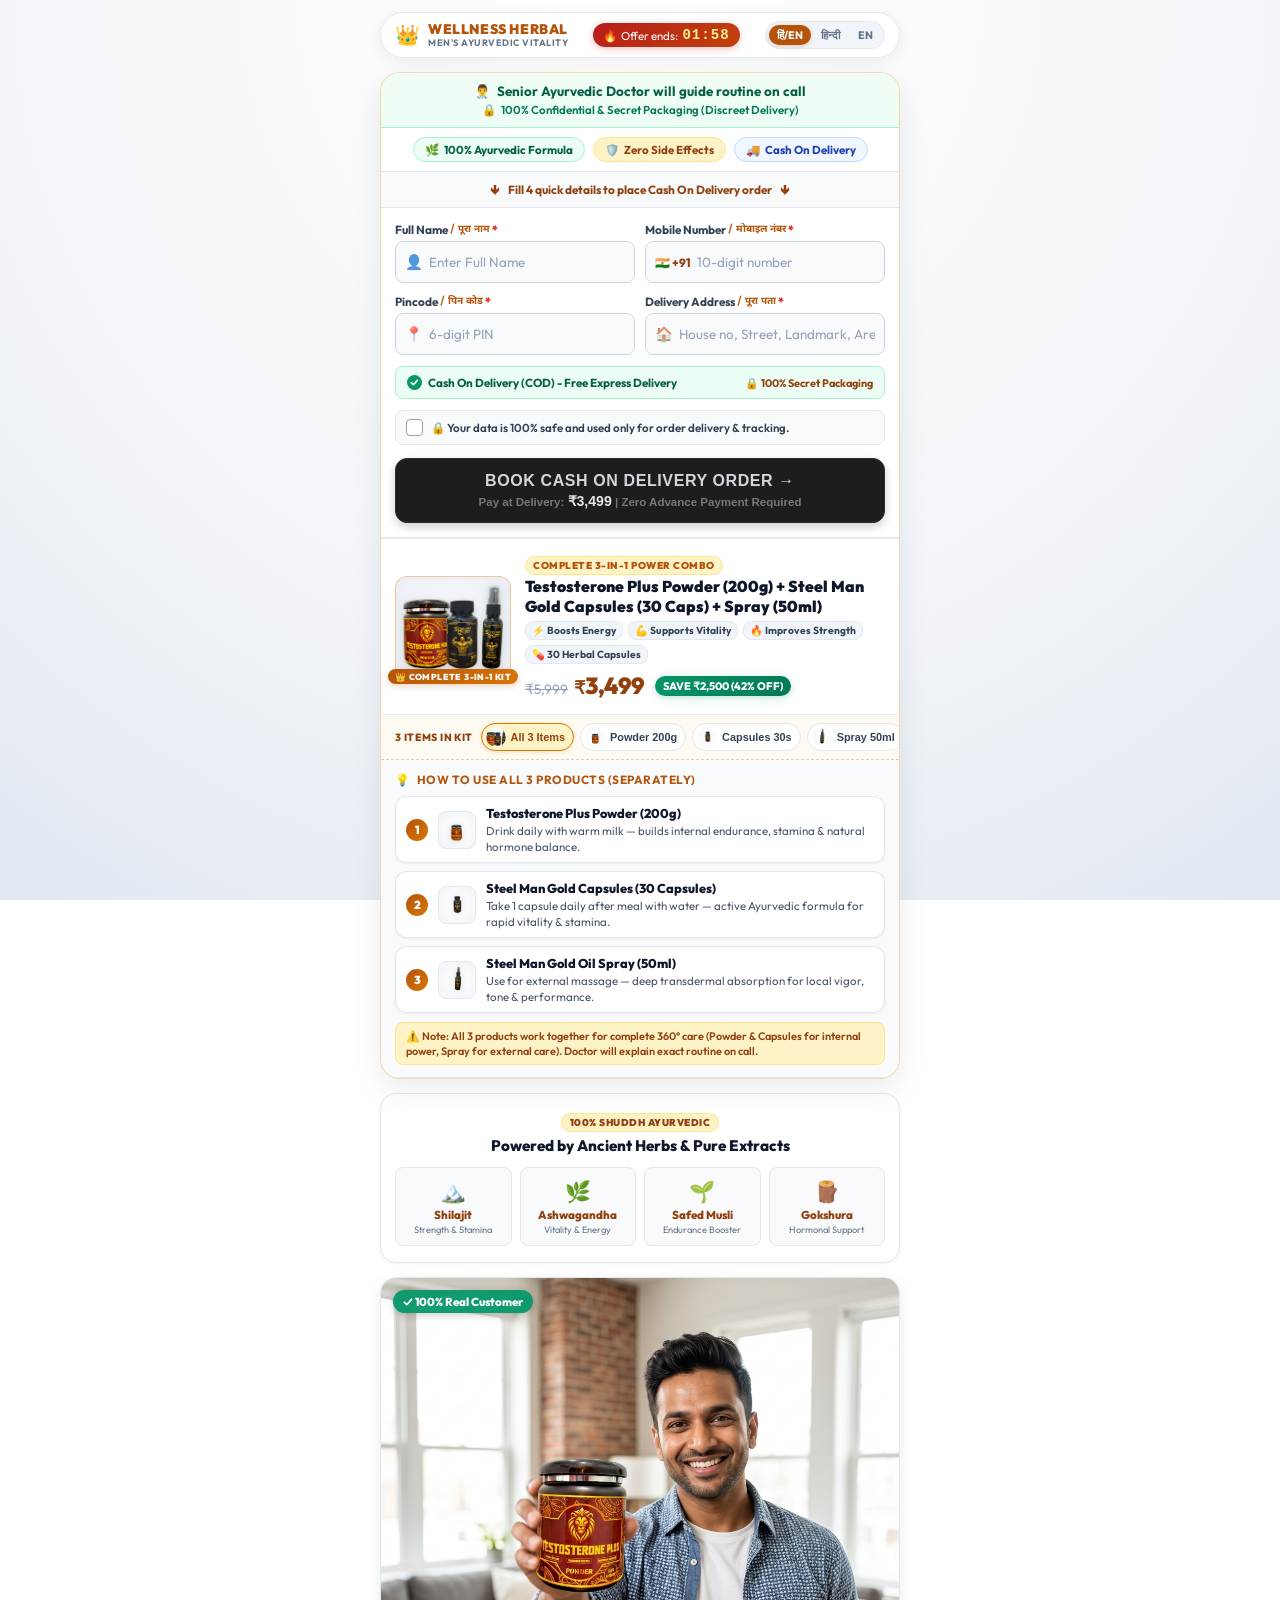
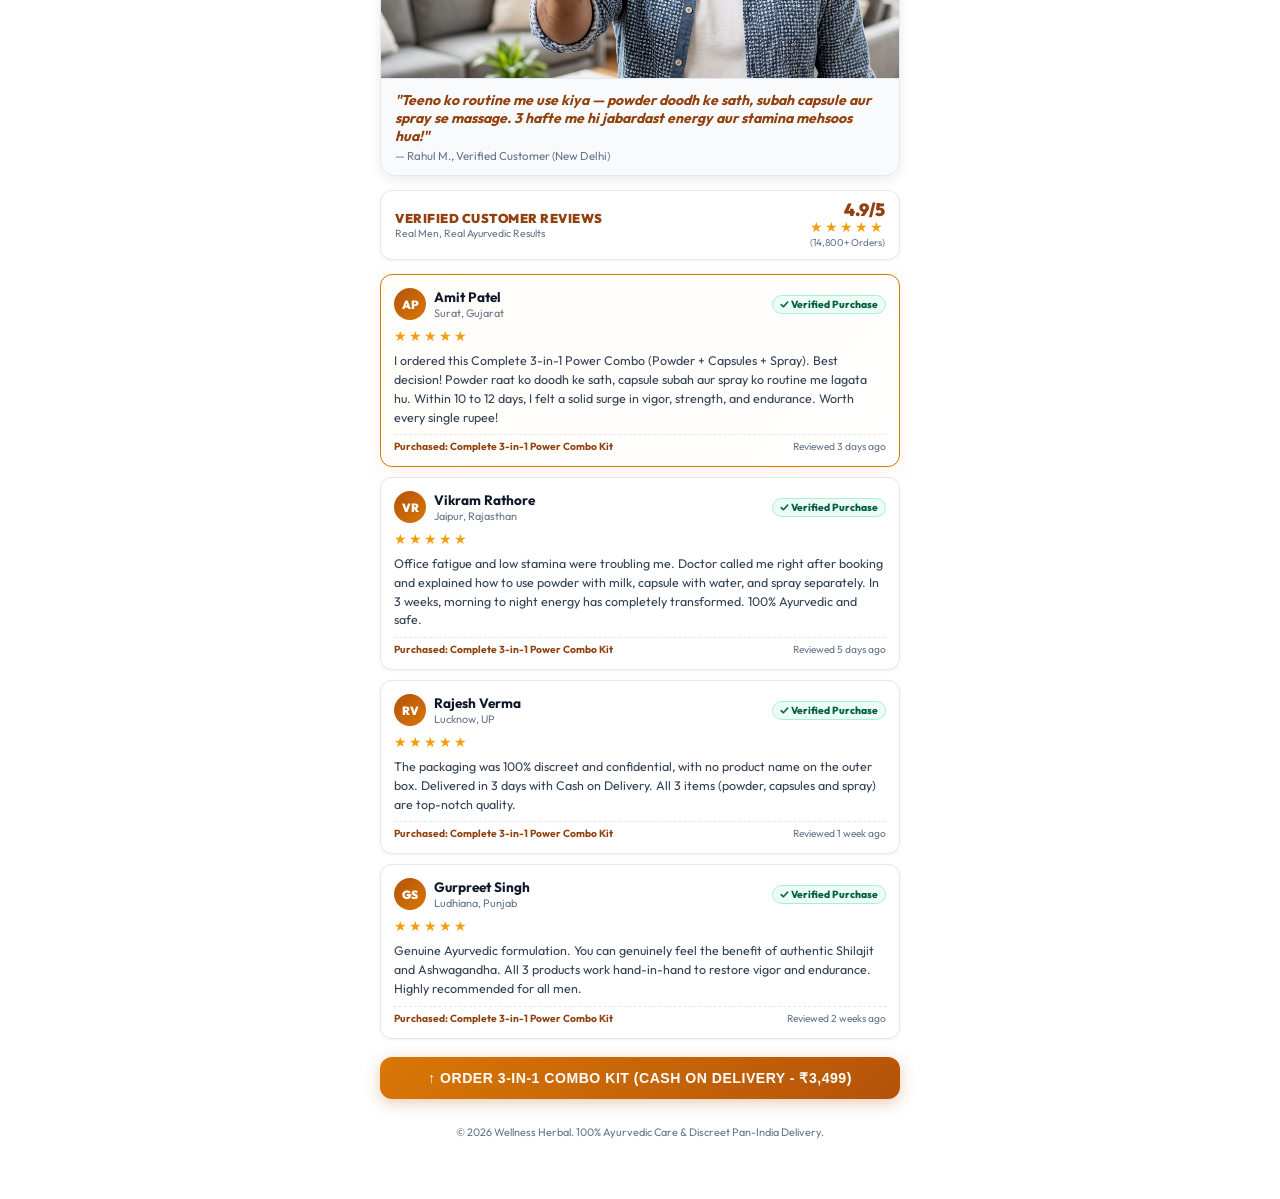
==== commit 17b2e396: "f" ====
--- a/thankyou.html
+++ b/thankyou.html
@@ -25,12 +25,6 @@
     'https://connect.facebook.net/en_US/fbevents.js');
     fbq('init', '1477503374244351');
     fbq('track', 'PageView');
-    fbq('track', 'Purchase', {
-      value: 3499,
-      currency: 'INR',
-      content_name: "Complete Power Combo (Testosterone Powder + Steel Man Capsules + Spray)",
-      content_type: 'product'
-    });
   </script>
   <noscript><img height="1" width="1" style="display:none"
     src="https://www.facebook.com/tr?id=1477503374244351&ev=PageView&noscript=1"
@@ -171,24 +165,13 @@
         </div>
       </div>
 
-      <!-- WhatsApp Quick Confirmation Button -->
-      <div class="ty-action-stack">
-        <a id="tyWhatsappBtn" href="https://api.whatsapp.com/send?text=Hello" target="_blank" rel="noopener noreferrer" class="ty-whatsapp-btn">
-          <span class="wa-icon">💬</span>
-          <div class="wa-text-wrap">
-            <strong class="wa-main" data-en="Confirm on WhatsApp →" data-hi="व्हाट्सएप पर आर्डर कन्फर्म करें →">Confirm on WhatsApp →</strong>
-            <small class="wa-sub" data-en="Get priority dispatch & instant tracking updates" data-hi="फास्ट डिस्पैच और तुरंत ट्रैकिंग अपडेट पाएं">Get priority dispatch & instant tracking updates</small>
-          </div>
-        </a>
-
-        <!-- Privacy & Security Assurance Note -->
-        <div class="ty-security-banner">
-          <span>🔒</span>
-          <span data-en="100% Confidentiality & Data Privacy Guaranteed under DPDP Act 2023."
-            data-hi="DPDP एक्ट 2023 के तहत आपकी गोपनीयता व डेटा 100% सुरक्षित है।">
-            100% Confidentiality & Data Privacy Guaranteed under DPDP Act 2023.
-          </span>
-        </div>
+      <!-- Privacy & Security Assurance Note -->
+      <div class="ty-security-banner">
+        <span>🔒</span>
+        <span data-en="100% Confidentiality & Discreet Delivery Guaranteed under DPDP Act 2023."
+          data-hi="DPDP एक्ट 2023 के तहत आपकी गोपनीयता व गुप्त डिलीवरी 100% सुरक्षित है।">
+          100% Confidentiality & Discreet Delivery Guaranteed under DPDP Act 2023.
+        </span>
       </div>
 
     </main>
@@ -205,7 +188,7 @@
       });
     }
 
-    // Populate order details from sessionStorage or URL query params
+    // Populate order details & secure genuine order verification
     document.addEventListener('DOMContentLoaded', () => {
       let order = null;
       try {
@@ -214,7 +197,16 @@
       } catch (e) {}
 
       const urlParams = new URLSearchParams(window.location.search);
-      const orderId = (order && order.orderId) ? order.orderId : (urlParams.get('id') ? '#' + urlParams.get('id') : '#WH-' + Math.floor(10000 + Math.random() * 90000));
+      const hasUrlOrder = urlParams.has('id') && (order || urlParams.has('name'));
+
+      // 1. Direct Access Security Guard:
+      // If someone types thankyou.html directly without placing an order, redirect to index.html!
+      if (!order && !hasUrlOrder) {
+        window.location.replace('index.html');
+        return;
+      }
+
+      const orderId = (order && order.orderId) ? order.orderId : ('#' + urlParams.get('id'));
       const name = (order && order.name) ? order.name : (urlParams.get('name') || 'Valued Customer');
       const phone = (order && order.phone) ? order.phone : (urlParams.get('phone') || '');
       const address = (order && order.address) ? (order.address + (order.pincode ? ', PIN: ' + order.pincode : '')) : (urlParams.get('address') || 'Provided delivery address');
@@ -223,25 +215,26 @@
       const nameEl = document.getElementById('tyName');
       const phoneEl = document.getElementById('tyPhone');
       const addressEl = document.getElementById('tyAddress');
-      const waBtn = document.getElementById('tyWhatsappBtn');
 
       if (idEl) idEl.textContent = orderId;
       if (nameEl) nameEl.textContent = name;
       if (phoneEl) phoneEl.textContent = phone ? (phone.startsWith('+91') ? phone : '+91 ' + phone) : '-';
       if (addressEl) addressEl.textContent = address;
 
-      const waMessage = encodeURIComponent(
-        `Hello Wellness Herbal, I have placed my order for Complete 3-in-1 Men's Power Combo!\n\n` +
-        `*Order ID:* ${orderId}\n` +
-        `*Name:* ${name}\n` +
-        `*Phone:* ${phone}\n` +
-        `*Address:* ${address}\n` +
-        `*Amount:* ₹3,499 (Cash On Delivery)\n\n` +
-        `Please confirm my dispatch in 100% secret packaging. Thank you!`
-      );
-
-      if (waBtn) {
-        waBtn.href = `https://api.whatsapp.com/send?text=${waMessage}`;
+      // 2. Lead Deduplication Guard:
+      // Fires Lead event ONLY ONCE per order. Refreshing the page will NEVER fire duplicate leads!
+      const leadTrackKey = 'lead_tracked_' + orderId;
+      if (!sessionStorage.getItem(leadTrackKey) && typeof window.fbq === 'function') {
+        try {
+          window.fbq('track', 'Lead', {
+            content_name: (order && order.product) || "Complete Power Combo",
+            value: 3499,
+            currency: 'INR'
+          });
+          sessionStorage.setItem(leadTrackKey, 'true');
+        } catch (err) {
+          console.log('Lead tracking notice:', err);
+        }
       }
     });
   </script>
--- a/style.css
+++ b/style.css
@@ -972,6 +972,104 @@
   40%, 80% { transform: translateX(5px); }
 }
 
+.compact-order-btn.loading {
+  pointer-events: none !important;
+  opacity: 0.9 !important;
+  background: linear-gradient(135deg, #047857 0%, #064e3b 100%) !important;
+}
+
+/* ==========================================================
+   ORDER PROCESSING OVERLAY LOADER
+   ========================================================== */
+.order-loader-overlay {
+  position: fixed;
+  top: 0;
+  left: 0;
+  right: 0;
+  bottom: 0;
+  background: rgba(15, 23, 42, 0.78);
+  backdrop-filter: blur(6px);
+  z-index: 99999;
+  display: flex;
+  align-items: center;
+  justify-content: center;
+  padding: 16px;
+  animation: fadeIn 0.25s ease;
+}
+
+.loader-card {
+  background: #ffffff;
+  border-radius: var(--radius-lg);
+  padding: 24px 20px;
+  max-width: 380px;
+  width: 100%;
+  text-align: center;
+  display: flex;
+  flex-direction: column;
+  align-items: center;
+  gap: 10px;
+  box-shadow: 0 16px 40px rgba(0, 0, 0, 0.3);
+  border: 1.5px solid rgba(5, 150, 105, 0.25);
+  animation: scaleUp 0.25s ease;
+}
+
+@keyframes scaleUp {
+  from { transform: scale(0.92); opacity: 0; }
+  to { transform: scale(1); opacity: 1; }
+}
+
+.loader-spinner-ring {
+  width: 48px;
+  height: 48px;
+  border-radius: 50%;
+  border: 4px solid #e2e8f0;
+  border-top-color: #059669;
+  border-right-color: #d97706;
+  animation: spinRing 0.85s linear infinite;
+  margin-bottom: 4px;
+}
+
+@keyframes spinRing {
+  to { transform: rotate(360deg); }
+}
+
+.loader-title {
+  font-family: var(--font-heading);
+  font-size: 1.15rem;
+  font-weight: 800;
+  color: #0f172a;
+  margin: 0;
+}
+
+.loader-subtitle {
+  font-size: 0.78rem;
+  color: #64748b;
+  margin: 0;
+  line-height: 1.4;
+}
+
+.loader-bar-track {
+  width: 100%;
+  height: 6px;
+  background: #f1f5f9;
+  border-radius: var(--radius-full);
+  overflow: hidden;
+  margin-top: 6px;
+}
+
+.loader-bar-fill {
+  width: 45%;
+  height: 100%;
+  background: linear-gradient(90deg, #059669, #d97706, #059669);
+  border-radius: var(--radius-full);
+  animation: loaderProgress 1.4s infinite ease-in-out;
+}
+
+@keyframes loaderProgress {
+  0% { transform: translateX(-100%); }
+  100% { transform: translateX(250%); }
+}
+
 .btn-shine-bar {
   position: absolute;
   top: 0;
